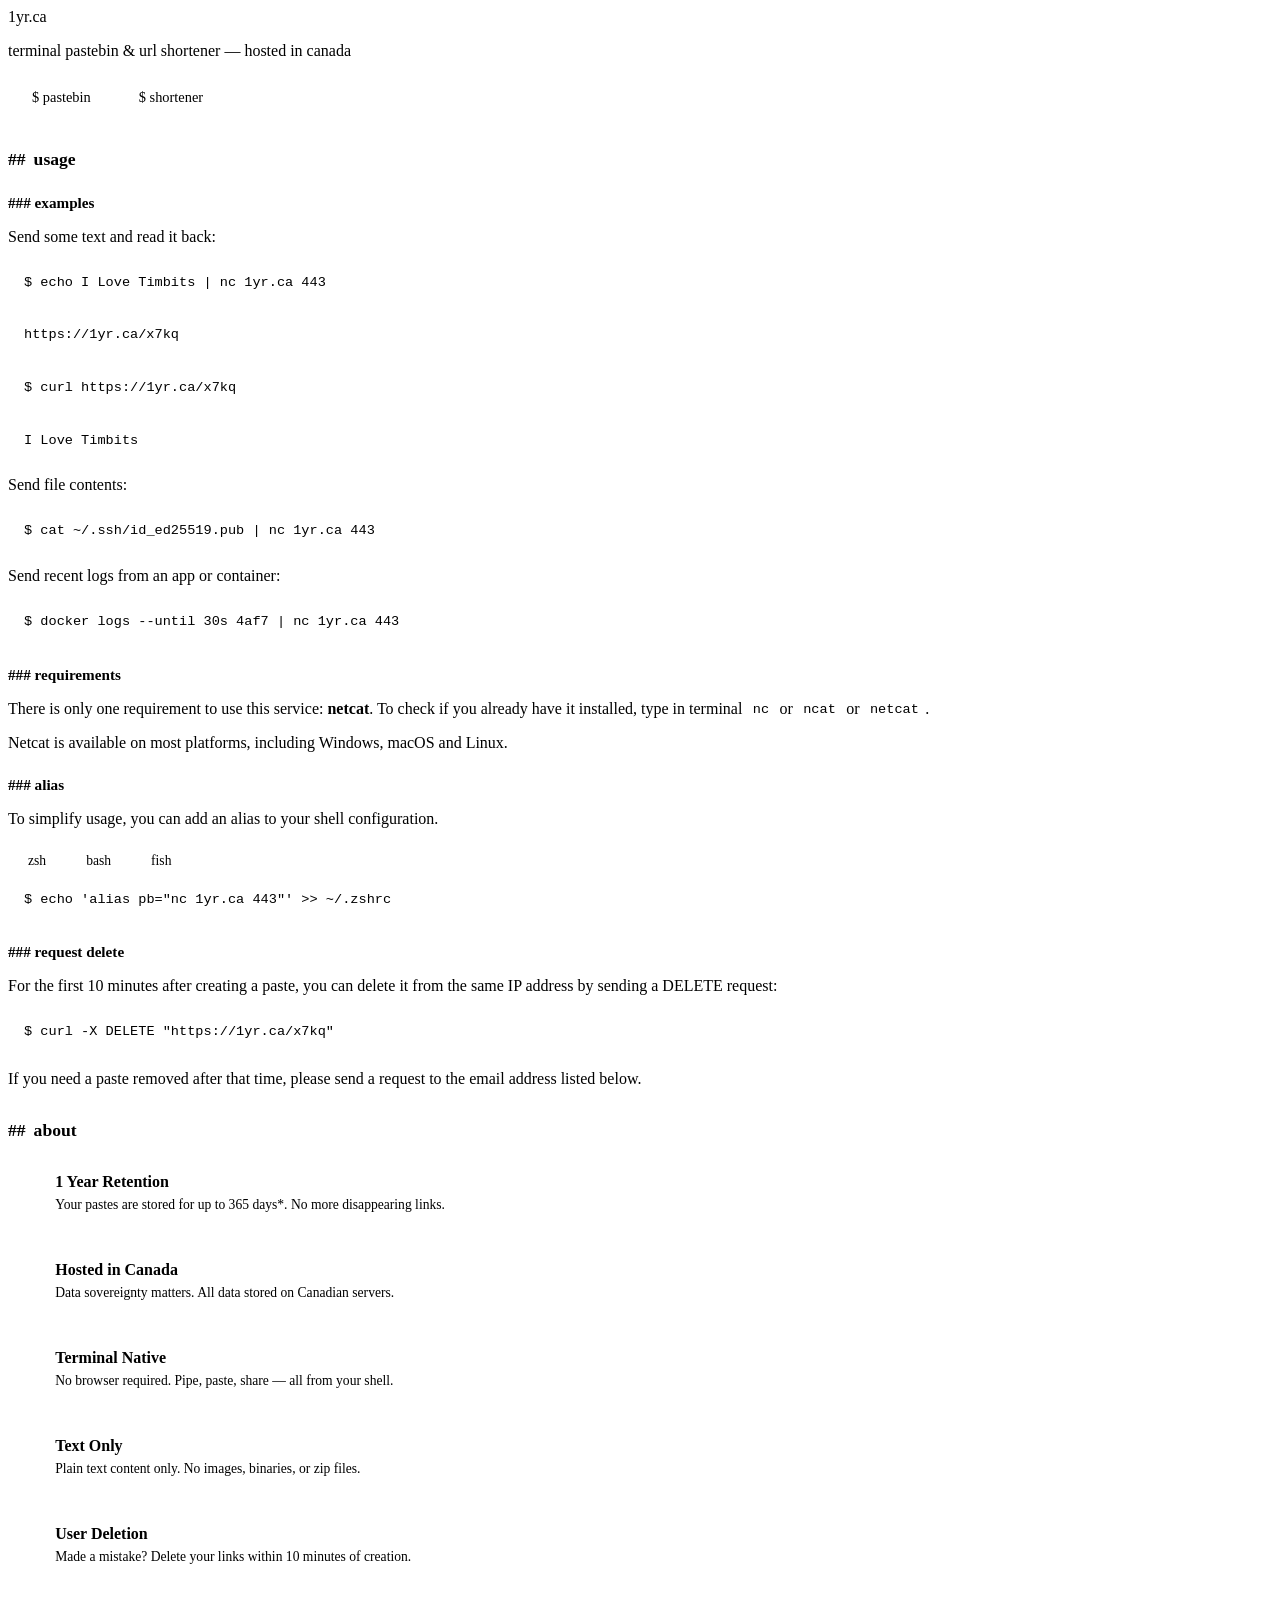
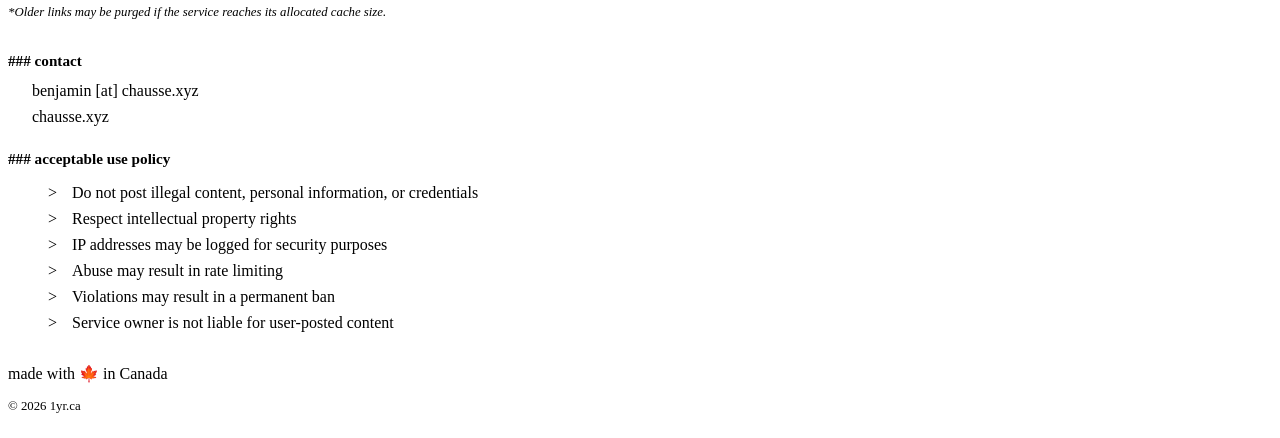
==== app/assets/index.html @ 32aa6424 "solid lines for tabs (index.html)" ====
<!DOCTYPE html>
<html lang="en">
<head>
  <meta charset="UTF-8">
  <meta name="viewport" content="width=device-width, initial-scale=1.0">
  <title>1yr.ca - pastebin & url shortener</title>
  <meta name="description" content="1yr.ca - Terminal-based pastebin and URL shortener hosted in Canada. Storage up to 1 year.">
  <link rel="preload" href="/misc/jetbrainsmono-latin.woff2" as="font" type="font/woff2" crossorigin>
  <link rel="preload" href="/main.css" as="style" onload="this.onload=null;this.rel='stylesheet'">
  <noscript><link rel="stylesheet" href="/main.css"></noscript>
  <style>
    @font-face {
      font-family: 'JetBrains Mono';
      font-style: normal;
      font-weight: 400 700;
      src: url('/misc/jetbrainsmono-latin.woff2') format('woff2');
      font-display: swap;
      unicode-range: U+0000-00FF, U+0131, U+0152-0153, U+02BB-02BC, U+02C6, U+02DA, U+02DC, U+0304, U+0308, U+0329, U+2000-206F, U+20AC, U+2122, U+2191, U+2193, U+2212, U+2215, U+FEFF, U+FFFD;
    }

    html {
      scroll-behavior: smooth;
    }

    /* Tab System */
    .tabs {
      display: flex;
      gap: 0;
      margin-bottom: 2rem;
      border-bottom: 1px solid var(--border);
    }

    .tab-radio {
      display: none;
    }

    .tab-label {
      padding: 0.75rem 1.5rem;
      cursor: pointer;
      color: var(--fg-muted);
      border: 1px solid var(--border);
      border-bottom: none;
      background-color: var(--bg-alt);
      transition: background-color 0.2s ease, border-color 0.2s ease;
      font-size: 0.9rem;
      position: relative;
      top: 1px;
    }

    .tab-label:first-of-type {
      border-radius: 4px 0 0 0;
    }

    .tab-label:last-of-type {
      border-radius: 0 4px 0 0;
    }

    .tab-label:hover {
      color: var(--fg);
    }

    .tab-label::before {
      content: "$ ";
      color: var(--red);
    }

    #tab-pastebin:checked ~ .tabs .tab-label[for="tab-pastebin"],
    #tab-shortener:checked ~ .tabs .tab-label[for="tab-shortener"] {
      color: var(--red-bright);
      background-color: var(--bg);
      border-bottom: 1px solid var(--bg);
    }

    .tab-content {
      display: none;
    }

    #tab-pastebin:checked ~ main .tab-content.pastebin-content,
    #tab-shortener:checked ~ main .tab-content.shortener-content {
      display: block;
    }

    .prompt {
      color: var(--red);
    }

    h2 {
      color: var(--red-bright);
      font-size: 1.1rem;
      margin-top: 2.5rem;
      margin-bottom: 1rem;
      display: flex;
      align-items: center;
      gap: 0.5rem;
    }

    h2:first-child {
      margin-top: 0;
    }

    h2::before {
      content: "##";
      color: var(--fg-muted);
    }

    h3 {
      color: var(--fg);
      font-size: 0.95rem;
      margin-top: 1.5rem;
      margin-bottom: 0.75rem;
    }

    h3::before {
      content: "### ";
      color: var(--fg-muted);
    }

    p {
      margin-bottom: 1rem;
      color: var(--fg-muted);
    }

    code {
      background-color: var(--bg-alt);
      border: 1px solid var(--border);
      border-radius: 4px;
      padding: 0.8rem 1rem;
      display: block;
      margin: 0.75rem 0;
      overflow-x: auto;
      font-size: 0.85rem;
      color: var(--fg);
    }

    code::before {
      content: "$ ";
      color: var(--red);
    }

    code.output::before {
      content: "";
    }

    code.output {
      color: var(--fg-muted);
      border-left: 3px solid var(--red);
    }

    code.json::before {
      content: "";
    }

    code.json {
      white-space: pre;
    }

    code.output .fg-green {
      color: var(--green);
    }

    code.output .hl {
      font-weight: 700;
      color: var(--yellow);
    }

    .inline-code {
      display: inline;
      padding: 0.2rem 0.4rem;
      margin: 0;
    }

    .inline-code::before {
      content: "";
    }

    section {
      margin-bottom: 2rem;
    }

    .feature-grid {
      display: grid;
      gap: 1rem;
      margin-top: 1rem;
    }

    .feature {
      background-color: var(--bg-alt);
      border: 1px solid var(--border);
      border-left: 3px solid var(--red);
      padding: 1rem;
      display: flex;
      align-items: flex-start;
      gap: 0.75rem;
    }

    .icon-svg {
      width: 1rem;
      height: 1rem;
      min-width: 1rem;
      min-height: 1rem;
      fill: currentColor;
      flex-shrink: 0;
    }

    .feature .icon-svg {
      color: var(--red-bright);
      width: 1.2rem;
      height: 1.2rem;
      min-width: 1.2rem;
      min-height: 1.2rem;
    }

    .feature-text strong {
      color: var(--fg);
      display: block;
      margin-bottom: 0.25rem;
    }

    .feature-text span {
      color: var(--fg-muted);
      font-size: 0.85rem;
    }

    hr {
      border: none;
      border-top: 1px solid var(--border);
      margin: 1.5rem 0;
    }

    .contact-line {
      display: flex;
      align-items: center;
      gap: 0.5rem;
      margin-bottom: 0.5rem;
    }

    .contact-line .icon-svg {
      color: var(--red);
      width: 1rem;
      height: 1rem;
    }

    .contact-line a {
      color: var(--fg-muted);
      text-decoration: none;
    }

    .contact-line a:hover {
      color: var(--fg);
      text-decoration: underline;
    }

    ul {
      list-style: none;
      margin: 1rem 0;
    }

    ul li {
      color: var(--fg-muted);
      margin-bottom: 0.5rem;
      padding-left: 1.5rem;
      position: relative;
    }

    ul li::before {
      content: ">";
      color: var(--red);
      position: absolute;
      left: 0;
    }

    .footnote {
      font-size: 0.8rem;
      color: var(--fg-muted);
      margin-top: 1.5rem;
      font-style: italic;
    }

    /* Form Styles */
    .shortener-form {
      background-color: var(--bg-alt);
      border: 1px solid var(--border);
      border-left: 3px solid var(--red);
      padding: 1.5rem;
      margin-top: 1rem;
    }

    .form-group {
      margin-bottom: 1rem;
    }

    .form-group label {
      display: block;
      color: var(--fg-muted);
      font-size: 0.85rem;
      margin-bottom: 0.5rem;
    }

    .form-group label::before {
      content: "# ";
      color: var(--red);
    }

    .form-group input {
      width: 100%;
      background-color: var(--bg);
      border: 1px solid var(--border);
      border-radius: 4px;
      padding: 0.75rem 1rem;
      color: var(--fg);
      font-family: 'JetBrains Mono', monospace;
      font-size: 0.85rem;
    }

    .form-group input:focus {
      outline: none;
      border-color: var(--red);
    }

    .form-group input::placeholder {
      color: var(--fg-muted);
    }

    .form-row {
      display: flex;
      gap: 1rem;
      align-items: flex-end;
    }

    .form-row .form-group {
      flex: 1;
      margin-bottom: 0;
    }

    .form-row .form-group.slug-group {
      flex: 0 0 140px;
    }

    .btn {
      background-color: var(--red);
      color: var(--fg);
      border: none;
      border-radius: 4px;
      padding: 0.75rem 1.5rem;
      font-family: 'JetBrains Mono', monospace;
      font-size: 0.85rem;
      cursor: pointer;
      transition: background-color 0.2s ease;
      display: inline-flex;
      align-items: center;
      gap: 0.5rem;
    }

    .btn:hover {
      background-color: var(--red-bright);
    }

    .btn .icon-svg {
      width: 1rem;
      height: 1rem;
    }

    .form-result {
      margin-top: 1rem;
      padding: 0.75rem 1rem;
      background-color: var(--bg);
      border: 1px solid var(--border);
      border-left: 3px solid var(--red);
      border-radius: 4px;
      font-size: 0.85rem;
      display: none;
    }

    .form-result.visible {
      display: block;
    }

    .form-result.success {
      border-left-color: #2ecc71;
    }

    .form-result.error {
      border-left-color: var(--red-bright);
    }

    /* Nested Form Tabs */
    .form-tabs {
      display: flex;
      gap: 0;
      margin-top: 1rem;
    }

    .form-tab-radio {
      display: none;
    }

    .form-tab-label {
      padding: 0.6rem 1.25rem;
      cursor: pointer;
      color: var(--fg-muted);
      font-size: 0.85rem;
      border: 1px solid var(--border);
      border-bottom: none;
      background-color: var(--bg);
      transition: background-color 0.2s ease, border-color 0.2s ease;
    }

    .form-tab-label:first-of-type {
      border-radius: 4px 0 0 0;
    }

    .form-tab-label:last-of-type {
      border-radius: 0 4px 0 0;
      border-left: none;
    }

    .form-tab-label:hover {
      color: var(--fg);
      background-color: var(--bg-alt);
    }

    #form-tab-create:checked ~ .form-tabs .form-tab-label[for="form-tab-create"],
    #form-tab-delete:checked ~ .form-tabs .form-tab-label[for="form-tab-delete"] {
      color: var(--red-bright);
      background-color: var(--bg-alt);
      border-color: var(--border);
      border-bottom: 1px solid var(--bg-alt);
      position: relative;
      z-index: 1;
    }

    .form-panel {
      display: none;
    }

    #form-tab-create:checked ~ .shortener-form .form-panel.create-panel,
    #form-tab-delete:checked ~ .shortener-form .form-panel.delete-panel {
      display: block;
    }

    .shortener-form.tabbed {
      border-top: none;
      border-radius: 0 4px 4px 4px;
      margin-top: 0;
    }

    /* Shell Tabs */
    .shell-tabs {
      display: flex;
      gap: 0;
      margin-bottom: 0;
    }

    .shell-tab-radio {
      display: none;
    }

    .shell-tab-label {
      padding: 0.6rem 1.25rem;
      cursor: pointer;
      color: var(--fg-muted);
      font-size: 0.85rem;
      border: 1px solid var(--border);
      border-bottom: none;
      background-color: var(--bg);
      transition: background-color 0.2s ease, border-color 0.2s ease;
    }

    .shell-tab-label:first-of-type {
      border-radius: 4px 0 0 0;
    }

    .shell-tab-label:last-of-type {
      border-radius: 0 4px 0 0;
      border-left: none;
    }

    .shell-tab-label:hover {
      color: var(--fg);
      background-color: var(--bg-alt);
    }

    #tab-zsh:checked ~ .shell-tabs .shell-tab-label[for="tab-zsh"],
    #tab-bash:checked ~ .shell-tabs .shell-tab-label[for="tab-bash"],
    #tab-fish:checked ~ .shell-tabs .shell-tab-label[for="tab-fish"] {
      color: var(--red-bright);
      background-color: var(--bg-alt);
      border-color: var(--border);
      border-bottom: 1px solid var(--bg-alt);
      position: relative;
      z-index: 1;
    }

    .shell-panel {
      display: none;
    }

    #tab-zsh:checked ~ .shell-panel.zsh-panel,
    #tab-bash:checked ~ .shell-panel.bash-panel,
    #tab-fish:checked ~ .shell-panel.fish-panel {
      display: block;
    }

    .shell-panel code {
      margin-top: 0;
      border-top-left-radius: 0;
    }

    .url-preview {
      margin-top: 0.75rem;
      padding: 0.5rem 0.75rem;
      background-color: var(--bg);
      border: 1px solid var(--border);
      border-radius: 4px;
      font-size: 0.8rem;
      color: var(--fg-muted);
    }

    .url-preview strong {
      color: var(--red-bright);
    }

    @media (max-width: 600px) {
      code {
        font-size: 0.8rem;
        padding: 0.6rem 0.8rem;
      }

      .tab-label {
        padding: 0.5rem 1rem;
        font-size: 0.8rem;
      }

      .form-row {
        flex-direction: column;
        align-items: stretch;
      }

      .form-row .form-group.slug-group {
        flex: 1;
      }
    }
  </style>
</head>
<body>
  <div class="container">
    <header>
      <div class="logo"><span>1yr</span>.ca</div>
      <p class="tagline">terminal pastebin &amp; url shortener &mdash; hosted in canada</p>
    </header>

    <input type="radio" name="tabs" id="tab-pastebin" class="tab-radio" checked>
    <input type="radio" name="tabs" id="tab-shortener" class="tab-radio">

    <div class="tabs">
      <label for="tab-pastebin" class="tab-label">pastebin</label>
      <label for="tab-shortener" class="tab-label">shortener</label>
    </div>

    <main>
      <!-- PASTEBIN TAB -->
      <div class="tab-content pastebin-content">
        <section>
          <h2 id="paste-usage">usage</h2>

          <h3 id="paste-examples">examples</h3>

          <p>Send some text and read it back:</p>
          <code>echo I Love Timbits | nc 1yr.ca 443</code>
          <code class="output">https://1yr.ca/x7kq</code>
          <code>curl https://1yr.ca/x7kq</code>
          <code class="output">I Love Timbits</code>

          <p>Send file contents:</p>
          <code>cat ~/.ssh/id_ed25519.pub | nc 1yr.ca 443</code>

          <p>Send recent logs from an app or container:</p>
          <code>docker logs --until 30s 4af7 | nc 1yr.ca 443</code>

          <h3 id="paste-requirements">requirements</h3>

          <p>There is only one requirement to use this service: <strong>netcat</strong>. To check if you already have it installed, type in terminal <code class="inline-code">nc</code> or <code class="inline-code">ncat</code> or <code class="inline-code">netcat</code>.</p>

          <p>Netcat is available on most platforms, including Windows, macOS and Linux.</p>

          <h3 id="paste-alias">alias</h3>

          <p>To simplify usage, you can add an alias to your shell configuration.</p>

          <input type="radio" name="shell-tabs" id="tab-zsh" class="shell-tab-radio" checked>
          <input type="radio" name="shell-tabs" id="tab-bash" class="shell-tab-radio">
          <input type="radio" name="shell-tabs" id="tab-fish" class="shell-tab-radio">

          <div class="shell-tabs">
            <label for="tab-zsh" class="shell-tab-label">zsh</label>
            <label for="tab-bash" class="shell-tab-label">bash</label>
            <label for="tab-fish" class="shell-tab-label">fish</label>
          </div>

          <div class="shell-panel zsh-panel">
            <code>echo 'alias pb="nc 1yr.ca 443"' >> ~/.zshrc</code>
          </div>

          <div class="shell-panel bash-panel">
            <code>echo 'alias pb="nc 1yr.ca 443"' >> ~/.bashrc</code>
          </div>

          <div class="shell-panel fish-panel">
            <code>alias --save pb="nc 1yr.ca 443"</code>
          </div>

          <h3 id="paste-delete">request delete</h3>

          <p>For the first 10 minutes after creating a paste, you can delete it from the same IP address by sending a DELETE request:</p>

          <code>curl -X DELETE "https://1yr.ca/x7kq"</code>

          <p>
						If you need a paste removed after that time, please send a request
						to the email address listed below.
						<a href="#contact">
							<svg class="icon-svg"><use href="/misc/icons.svg#link"/></svg>
						</a>
					</p>

        </section>

        <section>
          <h2 id="paste-about">about</h2>

          <div class="feature-grid">
            <div class="feature">
              <svg class="icon-svg"><use href="/misc/icons.svg#schedule"/></svg>
              <div class="feature-text">
                <strong>1 Year Retention</strong>
                <span>Your pastes are stored for up to 365 days*. No more disappearing links.</span>
              </div>
            </div>
            <div class="feature">
              <svg class="icon-svg"><use href="/misc/icons.svg#location_on"/></svg>
              <div class="feature-text">
                <strong>Hosted in Canada</strong>
                <span>Data sovereignty matters. All data stored on Canadian servers.</span>
              </div>
            </div>
            <div class="feature">
              <svg class="icon-svg"><use href="/misc/icons.svg#terminal"/></svg>
              <div class="feature-text">
                <strong>Terminal Native</strong>
                <span>No browser required. Pipe, paste, share &mdash; all from your shell.</span>
              </div>
            </div>

            <div class="feature">
              <svg class="icon-svg"><use href="/misc/icons.svg#text_snippet"/></svg>
              <div class="feature-text">
                <strong>Text Only</strong>
                <span>Plain text content only. No images, binaries, or zip files.</span>
              </div>
            </div>
						<div class="feature">
              <svg class="icon-svg"><use href="/misc/icons.svg#delete"/></svg>
              <div class="feature-text">
                <strong>User Deletion</strong>
                <span>Made a mistake? Delete your links within 10 minutes of creation.</span>
              </div>
						</div>
					</div>

          <p class="footnote">*Older links may be purged if the service reaches its allocated cache size.</p>

        </section>
      </div>

      <!-- URL SHORTENER TAB -->
      <div class="tab-content shortener-content">
        <section>
          <h2 id="short-usage">usage</h2>

          <p>Create or delete a shortened URL directly from your browser:</p>

          <input type="radio" name="form-tabs" id="form-tab-create" class="form-tab-radio" checked>
          <input type="radio" name="form-tabs" id="form-tab-delete" class="form-tab-radio">

          <div class="form-tabs">
            <label for="form-tab-create" class="form-tab-label">create</label>
            <label for="form-tab-delete" class="form-tab-label">delete</label>
          </div>

          <div class="shortener-form tabbed">
            <div id="short-form-create" class="form-panel create-panel">
              <div class="form-row">
                <div class="form-group slug-group">
                  <label for="slug">slug (optional)</label>
                  <input type="text" id="slug" name="slug" placeholder="abc123" maxlength="32">
                </div>
                <div class="form-group">
                  <label for="url">redirect url</label>
                  <input type="url" id="url" name="url" placeholder="https://example.com/very/long/url" required>
                </div>
              </div>
              <div class="url-preview" id="url-preview">
                preview: <strong>https://1yr.ca/<span id="slug-preview">????</span></strong>
              </div>
              <div style="margin-top: 1rem;">
                <button type="button" class="btn" id="shorten-btn">
                  <svg class="icon-svg"><use href="/misc/icons.svg#link"/></svg>
                  shorten
                </button>
              </div>
              <div class="form-result" id="form-result"></div>
            </div>

            <div id="short-form-delete" class="form-panel delete-panel">
              <div class="form-group">
                <label for="delete-slug">slug to delete</label>
                <input type="text" id="delete-slug" name="delete-slug" placeholder="m3np" maxlength="32" required>
              </div>
              <div style="margin-top: 1rem;">
                <button type="button" class="btn" id="delete-btn">
              <svg class="icon-svg"><use href="/misc/icons.svg#delete"/></svg>
                  delete
                </button>
              </div>
              <div class="form-result" id="delete-result"></div>
            </div>
          </div>

          <h3 id="short-api">api</h3>

          <p>Create a shortened URL with a POST request:</p>
					<code>curl -X POST "https://1yr.ca/api/shorten" \<br>&emsp;
						-H "Content-Type: application/json" \<br>&emsp;
  -d '{"url": "https://example.com/long/url"}'</code>
          <code class="output">Successfully created a short url for the
						requested target, <span class="fg-green">cheers!</span><br>You may
						use the url below:<br>https://1yr.ca/m3np</code>

          <p>Optionally specify a custom slug:</p>
          <code>curl -X POST "https://1yr.ca/api/shorten" \<br>&emsp;
  -H "Content-Type: application/json" \<br>&emsp;
  -d '{"url": "https://example.com", "slug": "mylink"}'</code>
          <code class="output">Successfully created a short url for the
						requested target, <span class="fg-green">cheers!</span><br>You may
						use the url below:<br>https://1yr.ca/mylink</code>

          <h3 id="short-delete">delete</h3>

          <p>For the first 10 minutes after creating a link, you can delete it from the same IP address:</p>

          <code>curl -X DELETE "https://1yr.ca/m3np"</code>
          <code class="output">Successfully deleted `<span class="hl">m3np</span>`, <span class="fg-green">cheers!</span></code>
        </section>

        <section>
          <h2 id="short-about">about</h2>

          <div class="feature-grid">
            <div class="feature">
              <svg class="icon-svg"><use href="/misc/icons.svg#schedule"/></svg>
              <div class="feature-text">
                <strong>1 Year Retention</strong>
                <span>Your links are stored for up to 365 days*. No more disappearing redirects.</span>
              </div>
            </div>
            <div class="feature">
              <svg class="icon-svg"><use href="/misc/icons.svg#location_on"/></svg>
              <div class="feature-text">
                <strong>Hosted in Canada</strong>
                <span>Data sovereignty matters. All data stored on Canadian servers.</span>
              </div>
            </div>
            <div class="feature">
              <svg class="icon-svg"><use href="/misc/icons.svg#polyline"/></svg>
              <div class="feature-text">
                <strong>Simple API</strong>
                <span>Create and delete links with a single HTTP request.</span>
              </div>
            </div>
            <div class="feature">
              <svg class="icon-svg"><use href="/misc/icons.svg#delete"/></svg>
              <div class="feature-text">
                <strong>User Deletion</strong>
                <span>Made a mistake? Delete your links within 10 minutes of creation.</span>
              </div>
            </div>
          </div>

          <p class="footnote">*Older links may be purged if the service reaches its allocated cache size.</p>

        </section>
      </div>
			<!-- TODO: Add a section to thank termbin.com and fiche
				Also explain what is different about fiche-n-chips:
				- Rust (btw)
				- Sqlite db (with brotli compression)
				- Duplicate avoidance with hashing
				- DELETE instead of POST for curl methods
				- ANSI escape codes when replying to a terminal
				- redirects via an API
				- Single binary for upload+api+hosting+maintenance
				- `FROM scratch` container binary to minimize resource usage
			-->
    </main>

    <section>
      <h3 id="contact">contact</h3>

      <div class="contact-line">
        <svg class="icon-svg"><use href="/misc/icons.svg#mail"/></svg>
        <span><a href="mailto:benjamin@chausse.xyz">benjamin [at] chausse.xyz</a></span>
      </div>
      <div class="contact-line">
        <svg class="icon-svg"><use href="/misc/icons.svg#language"/></svg>
        <span><a href="https://chausse.dev">chausse.xyz</a></span>
      </div>

      <h3 id="policy">acceptable use policy</h3>

      <ul>
        <li>Do not post illegal content, personal information, or credentials</li>
        <li>Respect intellectual property rights</li>
        <li>IP addresses may be logged for security purposes</li>
        <li>Abuse may result in rate limiting</li>
        <li>Violations may result in a permanent ban</li>
        <li>Service owner is not liable for user-posted content</li>
      </ul>
    </section>

    <footer>
      <p>made with <span class="maple">&#127809;</span> in Canada</p>
      <p style="margin-top: 0.5rem; font-size: 0.8rem;">&copy; <span id="year"></span> 1yr.ca</p>
    </footer>
  </div>
  <script>
    document.getElementById('year').textContent = new Date().getFullYear();

    // Tab routing based on URL hash — open the correct tab for a given section id
    function routeHash() {
      var h = location.hash.slice(1);
      if (!h) return;
      var r = document.getElementById(h.startsWith('paste-') ? 'tab-pastebin' : h.startsWith('short-') ? 'tab-shortener' : null);
      if (r) r.checked = true;
      var e = document.getElementById(h);
      if (e) setTimeout(function() { e.scrollIntoView(); }, 50);
    }
    routeHash();
    window.addEventListener('hashchange', routeHash);

    // Live slug preview
    var slugInput = document.getElementById('slug');
    var slugPreview = document.getElementById('slug-preview');
    slugInput.addEventListener('input', function() {
      slugPreview.textContent = encodeURIComponent(this.value) || '????';
    });

    // Create form
    document.getElementById('shorten-btn').addEventListener('click', async function() {
      var url = document.getElementById('url').value;
      var slug = document.getElementById('slug').value;
      var result = document.getElementById('form-result');
      if (!url) {
        result.textContent = 'Please enter a URL';
        result.className = 'form-result visible error';
        return;
      }
      result.textContent = 'Creating...';
      result.className = 'form-result visible';
      try {
        var body = slug ? {url: url, slug: slug} : {url: url};
        var res = await fetch('/api/shorten', {
          method: 'POST',
          headers: {
            'Content-Type': 'application/json',
            'X-Disable-Colors': 'true'
          },
          body: JSON.stringify(body)
        });
        var text = await res.text();
        if (res.ok) {
          var lines = text.trim().split('\n');
          var urlLine = lines[lines.length - 1];
          if (urlLine && urlLine.startsWith('http')) {
            result.innerHTML = lines.slice(0, -1).join('\n').replace(/\n/g, '<br>') + '<br>' + '<a href="' + urlLine + '" target="_blank">' + urlLine + '</a>';
          } else {
            result.innerHTML = text.replace(/\n/g, '<br>');
          }
          result.className = 'form-result visible success';
        } else {
          result.textContent = text || 'Failed to create link';
          result.className = 'form-result visible error';
        }
      } catch (e) {
        result.textContent = 'Request failed';
        result.className = 'form-result visible error';
      }
    });

    // Delete form
    document.getElementById('delete-btn').addEventListener('click', async function() {
      var slug = document.getElementById('delete-slug').value;
      var result = document.getElementById('delete-result');
      if (!slug) {
        result.textContent = 'Please enter a slug';
        result.className = 'form-result visible error';
        return;
      }
      result.textContent = 'Deleting...';
      result.className = 'form-result visible';
      try {
        var res = await fetch('/' + slug, {
          method: 'DELETE',
          headers: {
            'X-Disable-Colors': 'true'
          }
        });
        var text = await res.text();
        if (res.ok) {
          result.textContent = text || 'Link deleted successfully';
          result.className = 'form-result visible success';
        } else {
          result.textContent = text || 'Failed to delete link';
          result.className = 'form-result visible error';
        }
      } catch (e) {
        result.textContent = 'Request failed';
        result.className = 'form-result visible error';
      }
    });
		document.getElementById('delete-slug').addEventListener('keyup', function(e) {
			if (e.key === 'Enter') {
				e.preventDefault();
				document.getElementById('delete-btn').click();
			}
		});
  </script>
</body>
</html>
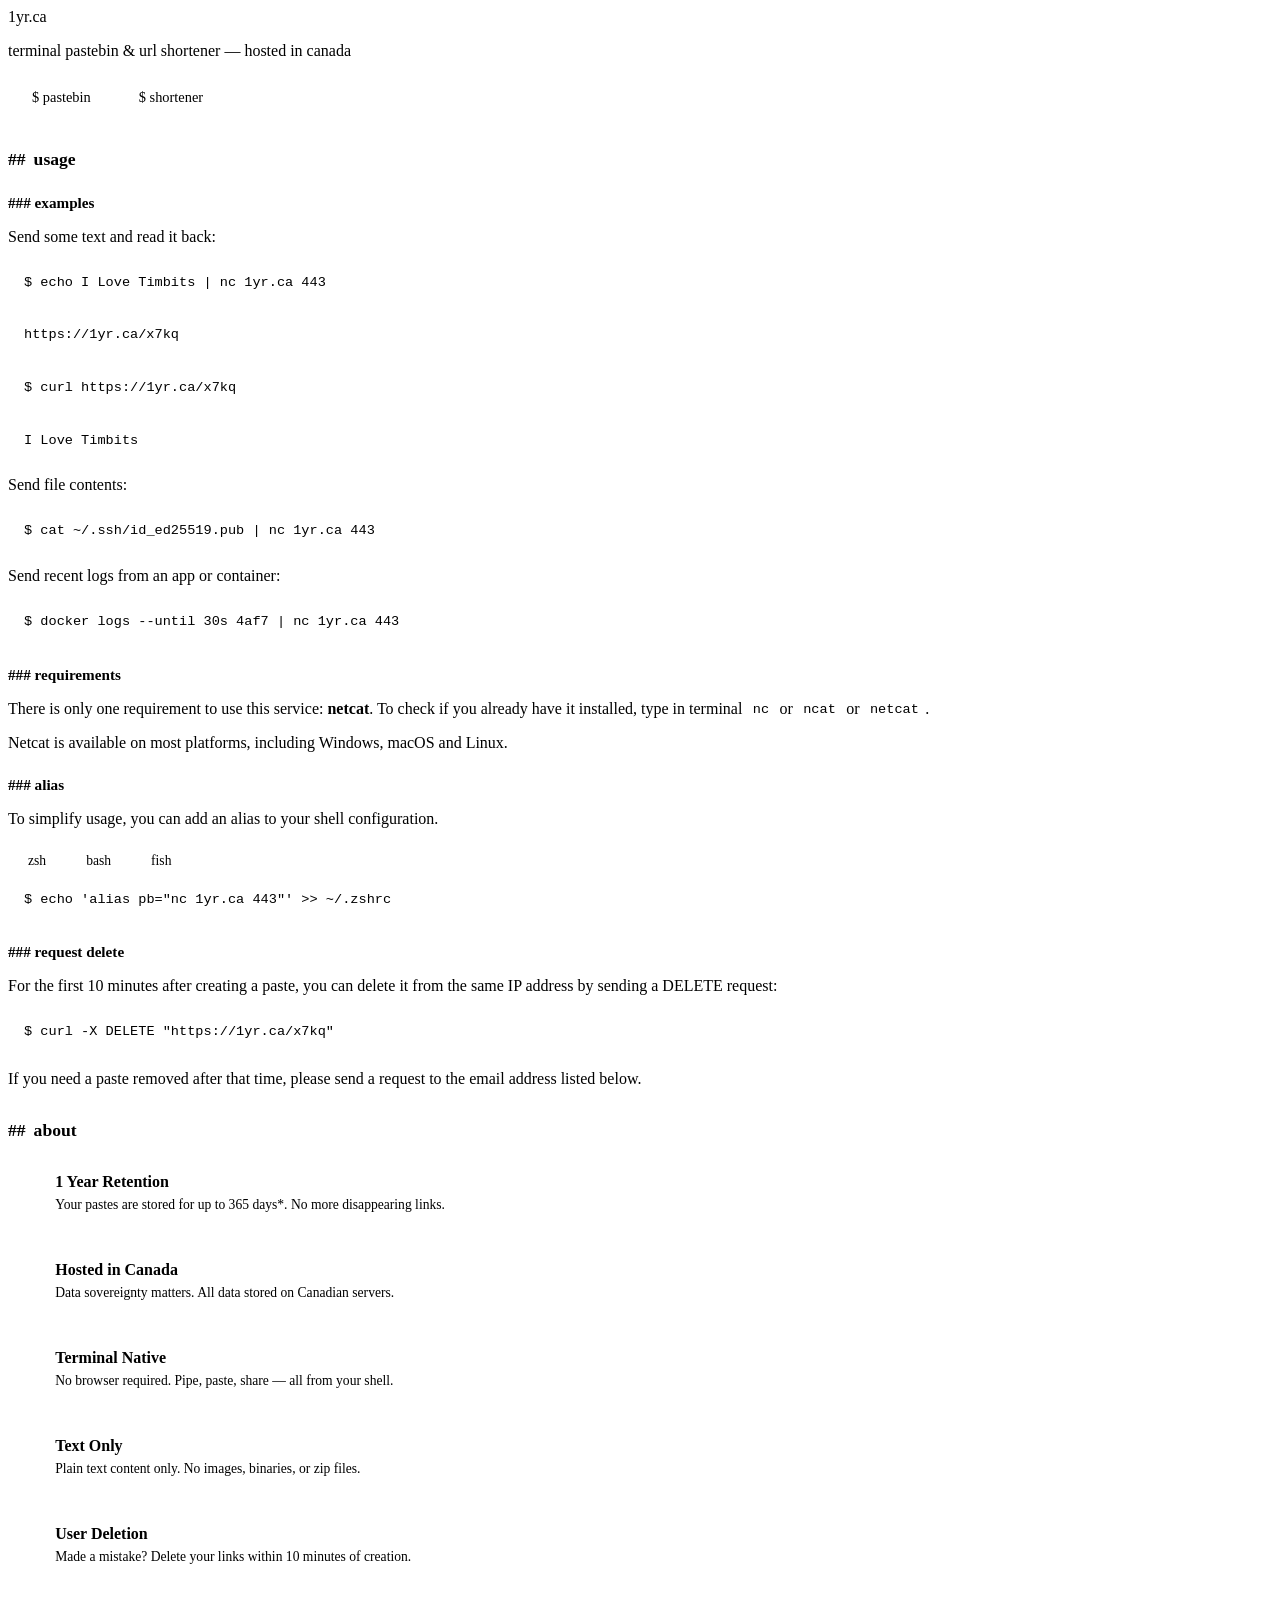
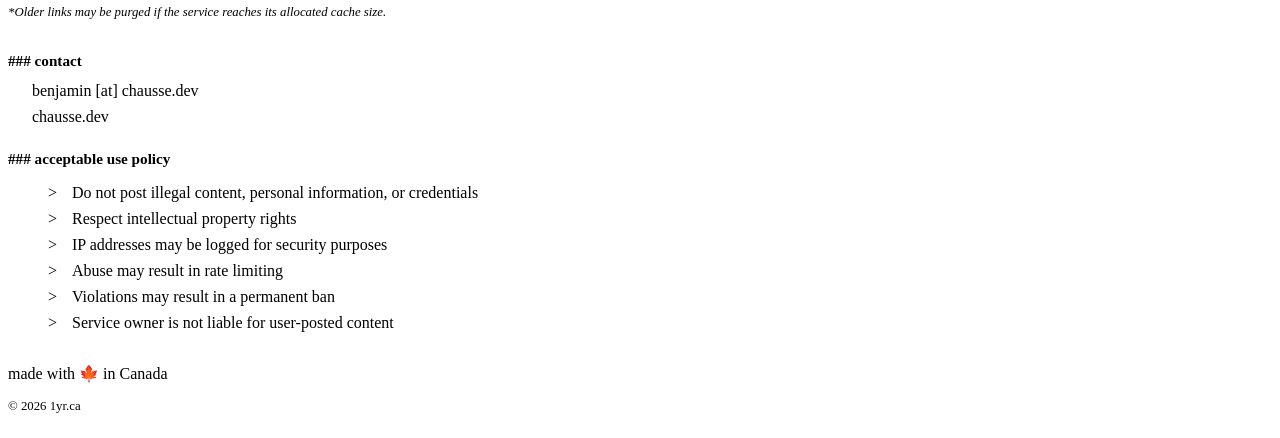
==== commit 0ea3d794: "update email + personal domain in website" ====
--- a/app/assets/index.html
+++ b/app/assets/index.html
@@ -808,11 +808,11 @@
 
       <div class="contact-line">
         <svg class="icon-svg"><use href="/misc/icons.svg#mail"/></svg>
-        <span><a href="mailto:benjamin@chausse.xyz">benjamin [at] chausse.xyz</a></span>
+        <span><a href="mailto:benjamin@chausse.dev">benjamin [at] chausse.dev</a></span>
       </div>
       <div class="contact-line">
         <svg class="icon-svg"><use href="/misc/icons.svg#language"/></svg>
-        <span><a href="https://chausse.dev">chausse.xyz</a></span>
+        <span><a href="https://chausse.dev">chausse.dev</a></span>
       </div>
 
       <h3 id="policy">acceptable use policy</h3>
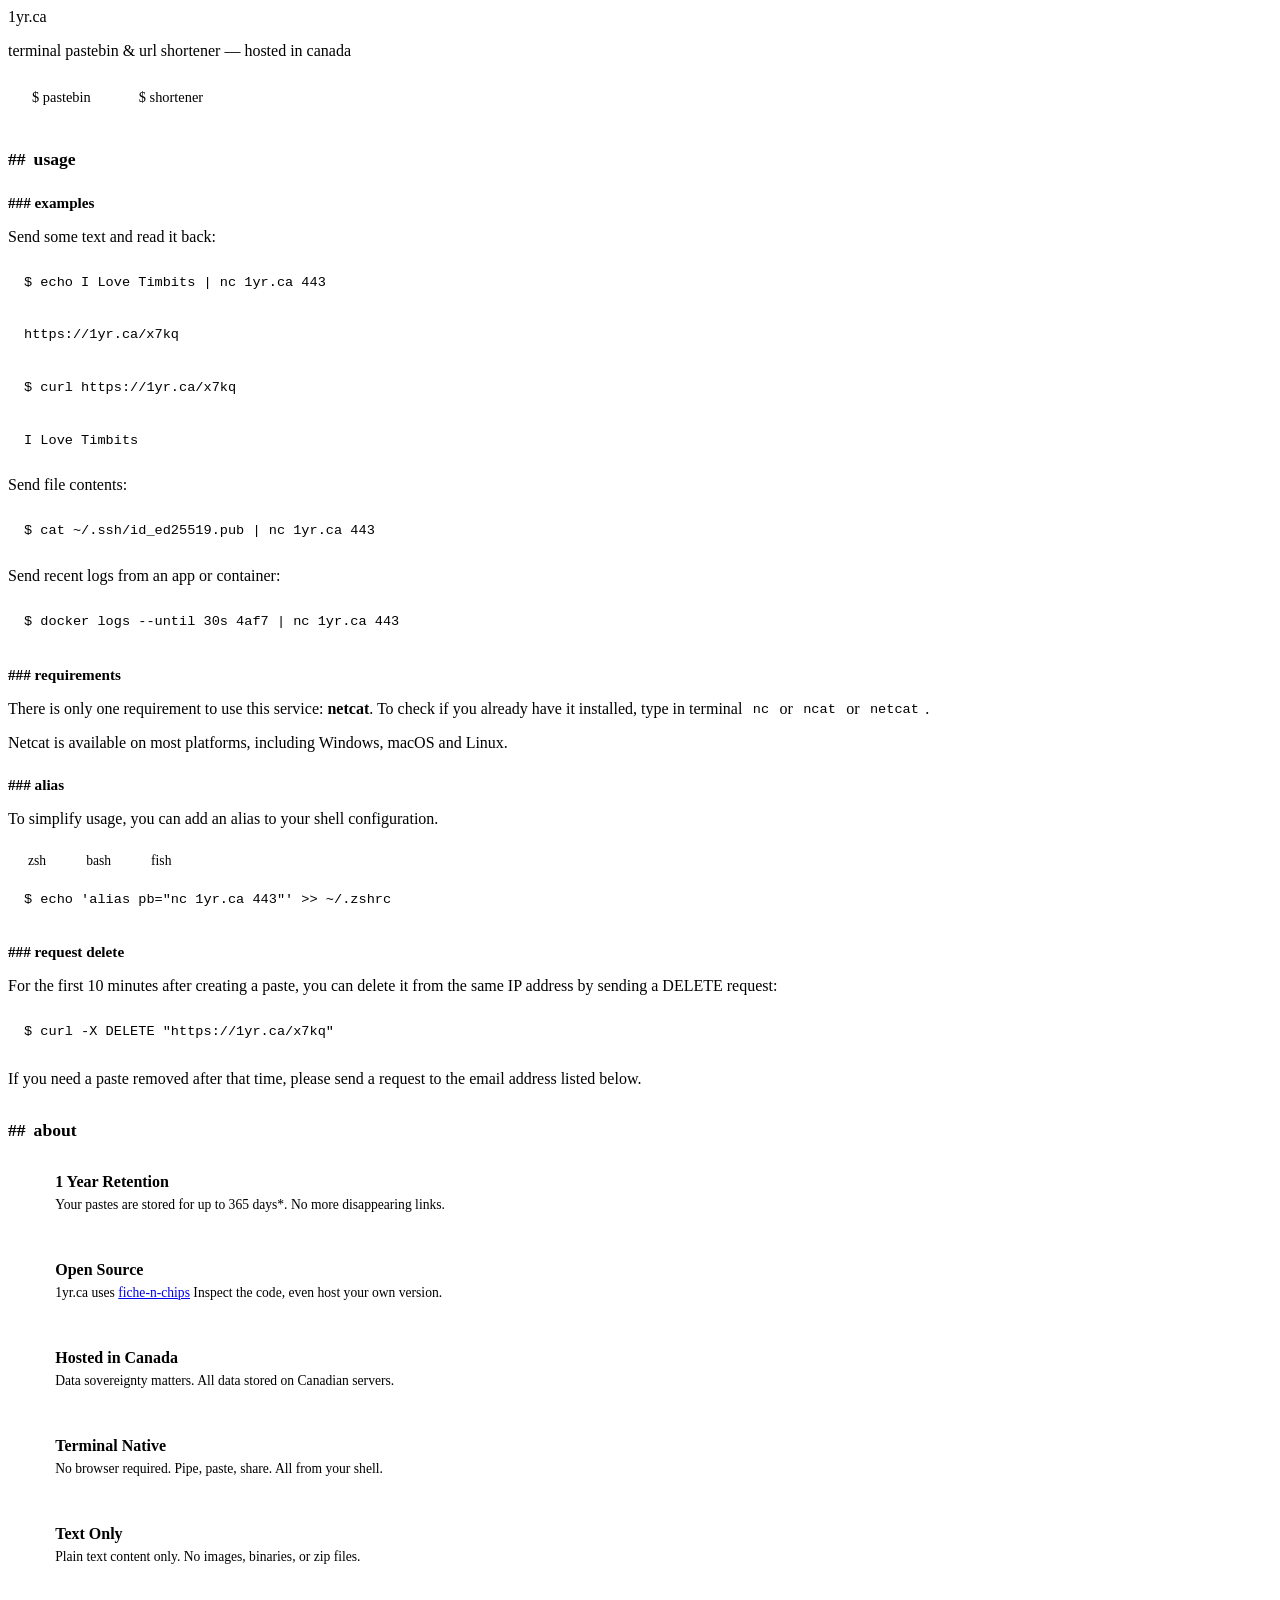
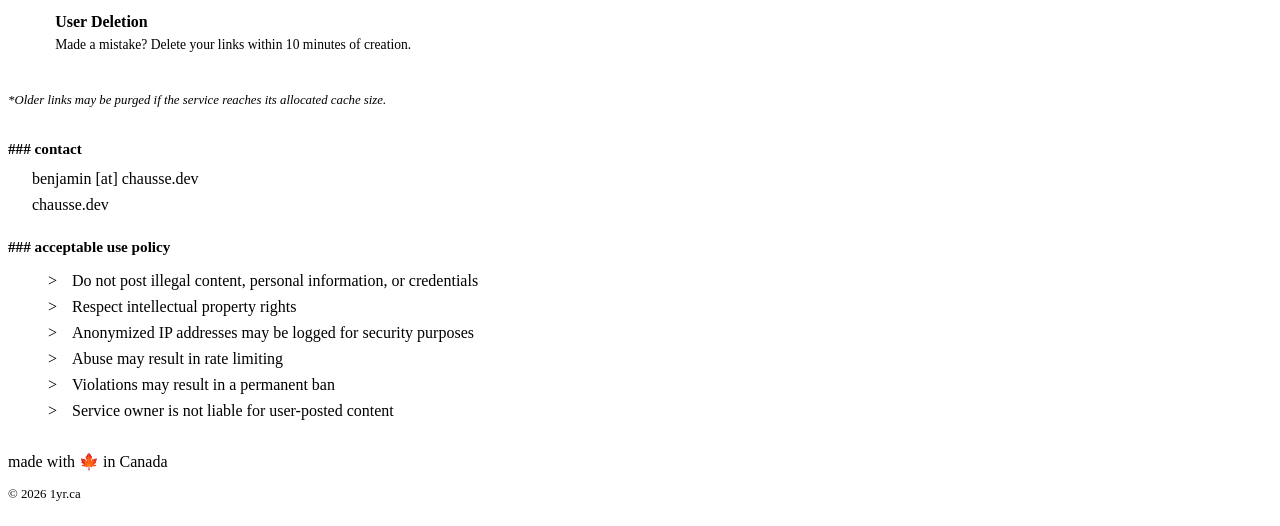
==== commit 9bc26c09: "frontend: open-source callout, anonymized-IP wording, README attribution" ====
--- a/app/assets/index.html
+++ b/app/assets/index.html
@@ -637,6 +637,18 @@
               </div>
             </div>
             <div class="feature">
+              <svg class="icon-svg"><use href="/misc/icons.svg#license"/></svg>
+              <div class="feature-text">
+                <strong>Open Source</strong>
+                <span>
+									1yr.ca uses
+									<a href="https://codeberg.org/ChausseBenjamin/fiche-n-chips"
+										>fiche-n-chips</a>
+									Inspect the code, even host your own version.
+								</span>
+              </div>
+            </div>
+            <div class="feature">
               <svg class="icon-svg"><use href="/misc/icons.svg#location_on"/></svg>
               <div class="feature-text">
                 <strong>Hosted in Canada</strong>
@@ -647,7 +659,7 @@
               <svg class="icon-svg"><use href="/misc/icons.svg#terminal"/></svg>
               <div class="feature-text">
                 <strong>Terminal Native</strong>
-                <span>No browser required. Pipe, paste, share &mdash; all from your shell.</span>
+                <span>No browser required. Pipe, paste, share. All from your shell.</span>
               </div>
             </div>
 
@@ -763,6 +775,15 @@
                 <span>Your links are stored for up to 365 days*. No more disappearing redirects.</span>
               </div>
             </div>
+						<div class="feature-text">
+							<strong>Open Source</strong>
+							<span>
+								1yr.ca uses
+								<a href="https://codeberg.org/ChausseBenjamin/fiche-n-chips">
+									fiche-n-chips
+								</a> Inspect the code, even host your own version.
+							</span>
+						</div>
             <div class="feature">
               <svg class="icon-svg"><use href="/misc/icons.svg#location_on"/></svg>
               <div class="feature-text">
@@ -820,7 +841,7 @@
       <ul>
         <li>Do not post illegal content, personal information, or credentials</li>
         <li>Respect intellectual property rights</li>
-        <li>IP addresses may be logged for security purposes</li>
+        <li>Anonymized IP addresses may be logged for security purposes</li>
         <li>Abuse may result in rate limiting</li>
         <li>Violations may result in a permanent ban</li>
         <li>Service owner is not liable for user-posted content</li>
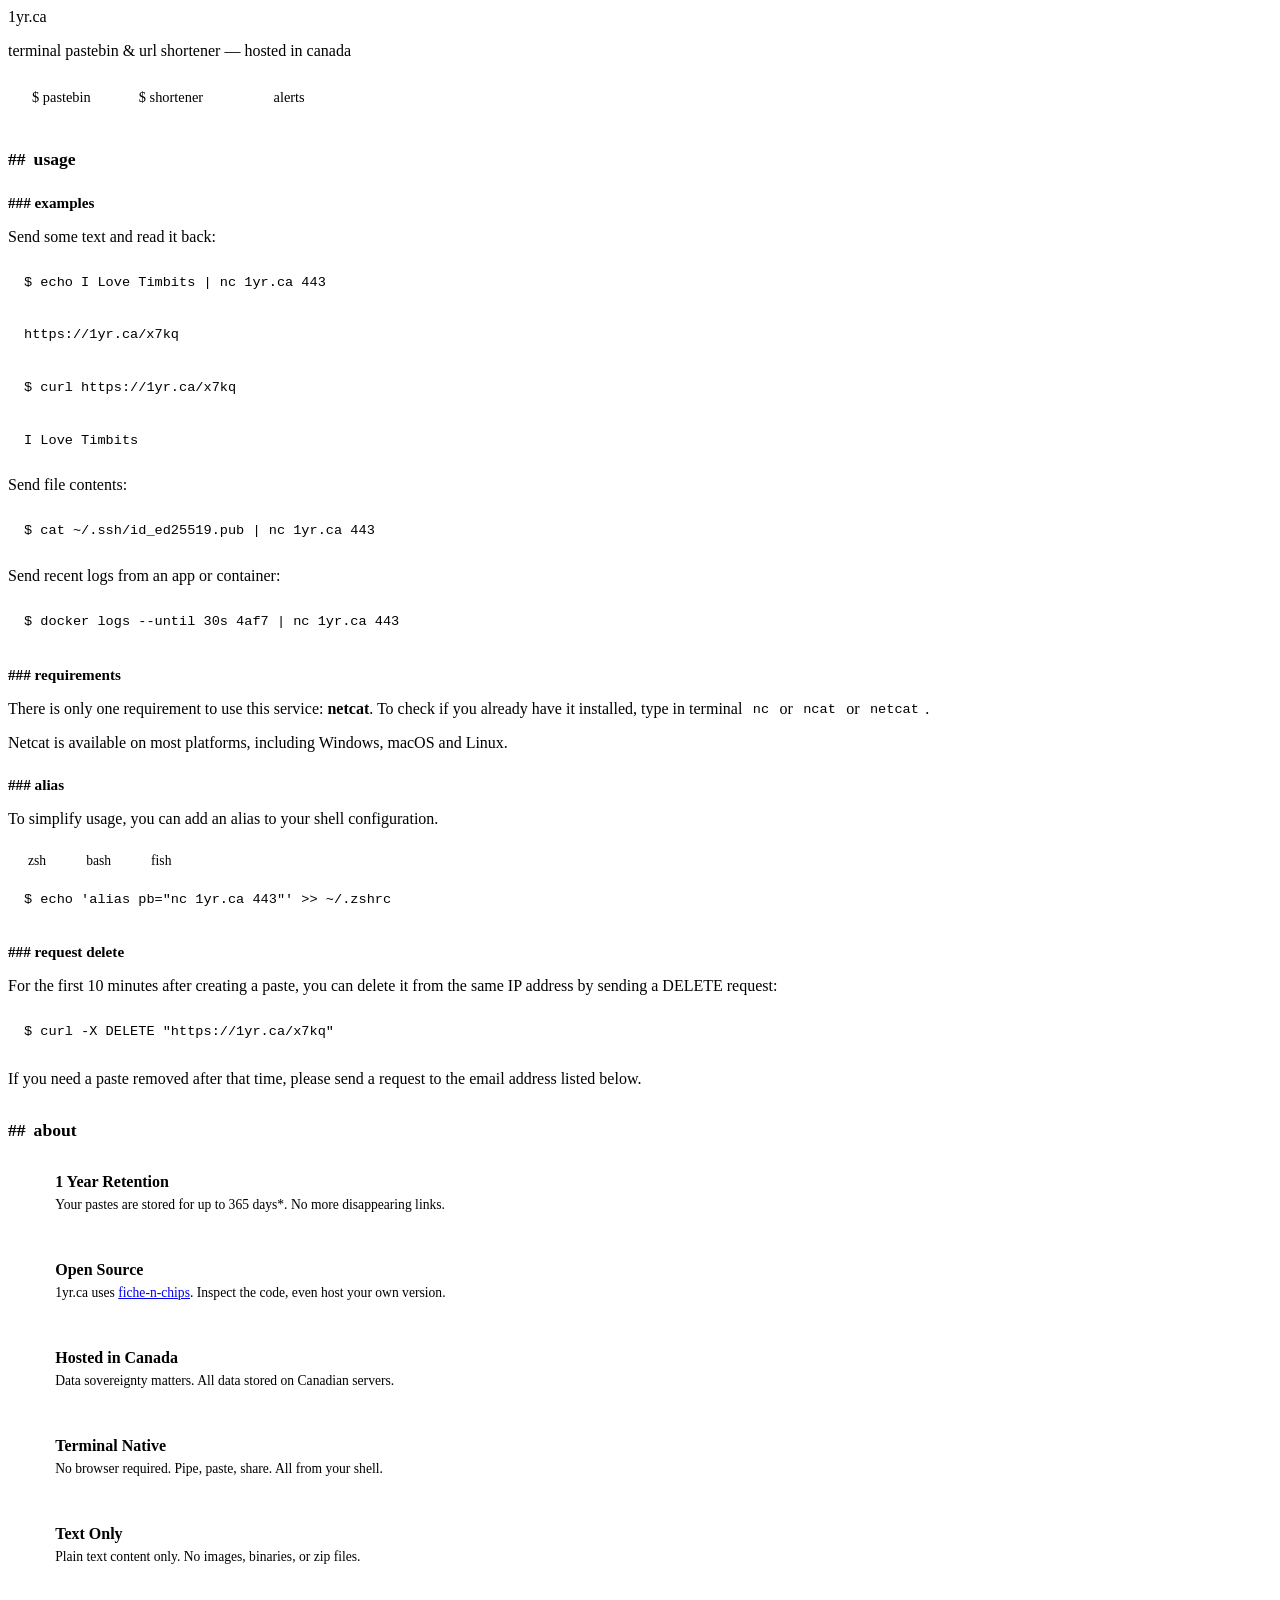
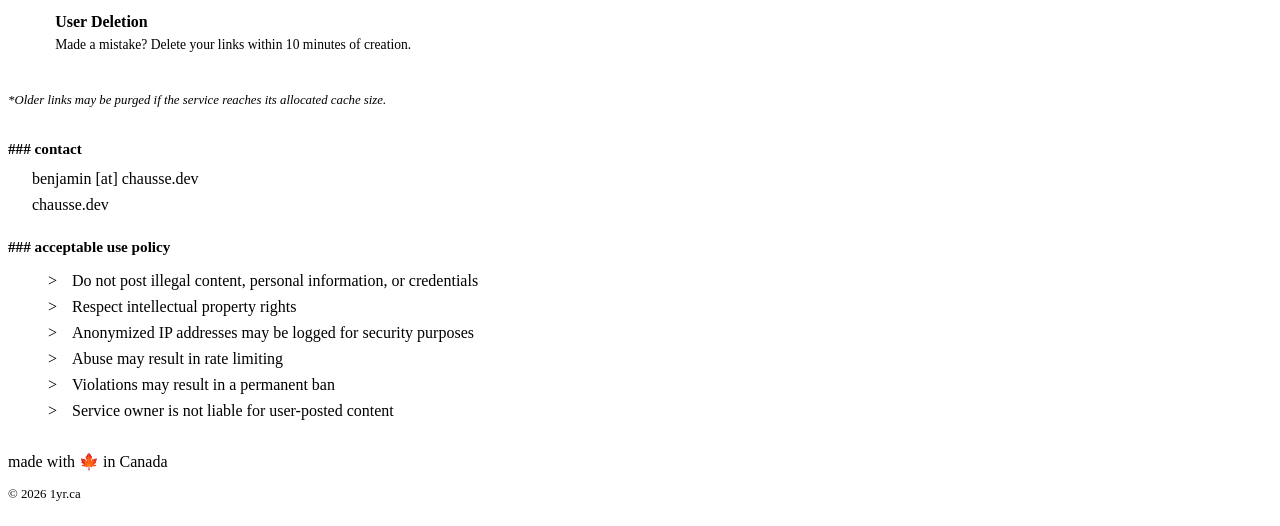
==== commit 8310d99c: "Add docs regarding the ntfy to the embedded frontend" ====
--- a/app/assets/index.html
+++ b/app/assets/index.html
@@ -3,7 +3,7 @@
 <head>
   <meta charset="UTF-8">
   <meta name="viewport" content="width=device-width, initial-scale=1.0">
-  <title>1yr.ca - pastebin & url shortener</title>
+  <title>1yr.ca - pastebin &amp; url shortener</title>
   <meta name="description" content="1yr.ca - Terminal-based pastebin and URL shortener hosted in Canada. Storage up to 1 year.">
   <link rel="preload" href="/misc/jetbrainsmono-latin.woff2" as="font" type="font/woff2" crossorigin>
   <link rel="preload" href="/main.css" as="style" onload="this.onload=null;this.rel='stylesheet'">
@@ -64,8 +64,23 @@
       color: var(--red);
     }
 
+    .tab-label.alerts-tab-label {
+      display: inline-flex;
+      align-items: center;
+      gap: 0.4rem;
+    }
+
+    .tab-label.alerts-tab-label::before {
+      content: none;
+    }
+
+    .tab-label.alerts-tab-label .icon-svg {
+      color: var(--red);
+    }
+
     #tab-pastebin:checked ~ .tabs .tab-label[for="tab-pastebin"],
-    #tab-shortener:checked ~ .tabs .tab-label[for="tab-shortener"] {
+    #tab-shortener:checked ~ .tabs .tab-label[for="tab-shortener"],
+    #tab-alerts:checked ~ .tabs .tab-label[for="tab-alerts"] {
       color: var(--red-bright);
       background-color: var(--bg);
       border-bottom: 1px solid var(--bg);
@@ -76,7 +91,8 @@
     }
 
     #tab-pastebin:checked ~ main .tab-content.pastebin-content,
-    #tab-shortener:checked ~ main .tab-content.shortener-content {
+    #tab-shortener:checked ~ main .tab-content.shortener-content,
+    #tab-alerts:checked ~ main .tab-content.alerts-content {
       display: block;
     }
 
@@ -163,6 +179,16 @@
       color: var(--yellow);
     }
 
+    code.example::before {
+      content: "";
+    }
+
+    code.example .icon-svg {
+      color: var(--red);
+      vertical-align: -0.15em;
+      margin-right: 0.5rem;
+    }
+
     .inline-code {
       display: inline;
       padding: 0.2rem 0.4rem;
@@ -217,6 +243,42 @@
     }
 
     .feature-text span {
+      color: var(--fg-muted);
+      font-size: 0.85rem;
+    }
+
+    .alert-sample {
+      background-color: var(--bg-alt);
+      border: 1px solid var(--border);
+      border-left: 3px solid var(--red);
+      padding: 1rem;
+      margin-top: 1rem;
+    }
+
+    .alert-from {
+      display: flex;
+      align-items: center;
+      gap: 0.5rem;
+      color: var(--fg-muted);
+      font-size: 0.75rem;
+      margin-bottom: 0.5rem;
+    }
+
+    .alert-from .icon-svg {
+      color: var(--red);
+      width: 0.9rem;
+      height: 0.9rem;
+      min-width: 0.9rem;
+      min-height: 0.9rem;
+    }
+
+    .alert-title {
+      color: var(--fg);
+      font-weight: 700;
+      margin-bottom: 0.25rem;
+    }
+
+    .alert-body {
       color: var(--fg-muted);
       font-size: 0.85rem;
     }
@@ -551,10 +613,12 @@
 
     <input type="radio" name="tabs" id="tab-pastebin" class="tab-radio" checked>
     <input type="radio" name="tabs" id="tab-shortener" class="tab-radio">
+    <input type="radio" name="tabs" id="tab-alerts" class="tab-radio">
 
     <div class="tabs">
       <label for="tab-pastebin" class="tab-label">pastebin</label>
       <label for="tab-shortener" class="tab-label">shortener</label>
+      <label for="tab-alerts" class="tab-label alerts-tab-label"><svg class="icon-svg"><use href="/misc/icons.svg#bell"/></svg>alerts</label>
     </div>
 
     <main>
@@ -640,12 +704,7 @@
               <svg class="icon-svg"><use href="/misc/icons.svg#license"/></svg>
               <div class="feature-text">
                 <strong>Open Source</strong>
-                <span>
-									1yr.ca uses
-									<a href="https://codeberg.org/ChausseBenjamin/fiche-n-chips"
-										>fiche-n-chips</a>
-									Inspect the code, even host your own version.
-								</span>
+                <span>1yr.ca uses <a href="https://codeberg.org/ChausseBenjamin/fiche-n-chips">fiche-n-chips</a>. Inspect the code, even host your own version.</span>
               </div>
             </div>
             <div class="feature">
@@ -775,15 +834,13 @@
                 <span>Your links are stored for up to 365 days*. No more disappearing redirects.</span>
               </div>
             </div>
-						<div class="feature-text">
-							<strong>Open Source</strong>
-							<span>
-								1yr.ca uses
-								<a href="https://codeberg.org/ChausseBenjamin/fiche-n-chips">
-									fiche-n-chips
-								</a> Inspect the code, even host your own version.
-							</span>
-						</div>
+            <div class="feature">
+              <svg class="icon-svg"><use href="/misc/icons.svg#license"/></svg>
+              <div class="feature-text">
+                <strong>Open Source</strong>
+                <span>1yr.ca uses <a href="https://codeberg.org/ChausseBenjamin/fiche-n-chips">fiche-n-chips</a>. Inspect the code, even host your own version.</span>
+              </div>
+            </div>
             <div class="feature">
               <svg class="icon-svg"><use href="/misc/icons.svg#location_on"/></svg>
               <div class="feature-text">
@@ -811,6 +868,45 @@
 
         </section>
       </div>
+
+      <!-- ALERTS TAB -->
+      <div class="tab-content alerts-content">
+        <section>
+          <h2 id="alerts-usage">usage</h2>
+
+          <p>Subscribe to a paste or short url at <a href="https://alerts.1yr.ca">alerts.1yr.ca</a> to be told before it is deleted.</p>
+
+          <h3 id="alerts-subscribing">subscribing</h3>
+
+          <p>Alerts are delivered through <a href="https://ntfy.sh">ntfy</a>,
+					a beautifully simple notification server.</p>
+
+          <ul>
+            <li>Install ntfy</li>
+            <li>Add <code class="inline-code">alerts.1yr.ca</code> as the server</li>
+            <li>Subscribe to the slug you want to follow</li>
+          </ul>
+
+          <h3 id="alerts-examples">examples</h3>
+
+          <p>Your paste:</p>
+          <code class="example"><svg class="icon-svg"><use href="/misc/icons.svg#paper"/></svg>https://1yr.ca/x7kq</code>
+
+          <p>Its alerts:</p>
+          <code class="example"><svg class="icon-svg"><use href="/misc/icons.svg#bell"/></svg>https://alerts.1yr.ca/x7kq</code>
+
+          <p>Four warnings go out before expiry &mdash; at one month, one week, one day, and one hour &mdash; and one more if the slug is deleted early:</p>
+
+          <div class="alert-sample">
+            <div class="alert-from"><svg class="icon-svg"><use href="/misc/icons.svg#language"/></svg>alerts.1yr.ca &middot; x7kq</div>
+            <div class="alert-title">Paste expiring in 1 week</div>
+            <div class="alert-body">`x7kq` will be deleted in 1 week.<br>If its content is important, make a backup before it's too late by visiting<br>https://1yr.ca/x7kq</div>
+          </div>
+
+          <p class="footnote">*Alerts are best-effort: a reminder may be skipped if the server is offline when it comes due.</p>
+        </section>
+      </div>
+
 			<!-- TODO: Add a section to thank termbin.com and fiche
 				Also explain what is different about fiche-n-chips:
 				- Rust (btw)
@@ -860,7 +956,7 @@
     function routeHash() {
       var h = location.hash.slice(1);
       if (!h) return;
-      var r = document.getElementById(h.startsWith('paste-') ? 'tab-pastebin' : h.startsWith('short-') ? 'tab-shortener' : null);
+      var r = document.getElementById(h.startsWith('paste-') ? 'tab-pastebin' : h.startsWith('short-') ? 'tab-shortener' : h.startsWith('alerts-') ? 'tab-alerts' : null);
       if (r) r.checked = true;
       var e = document.getElementById(h);
       if (e) setTimeout(function() { e.scrollIntoView(); }, 50);
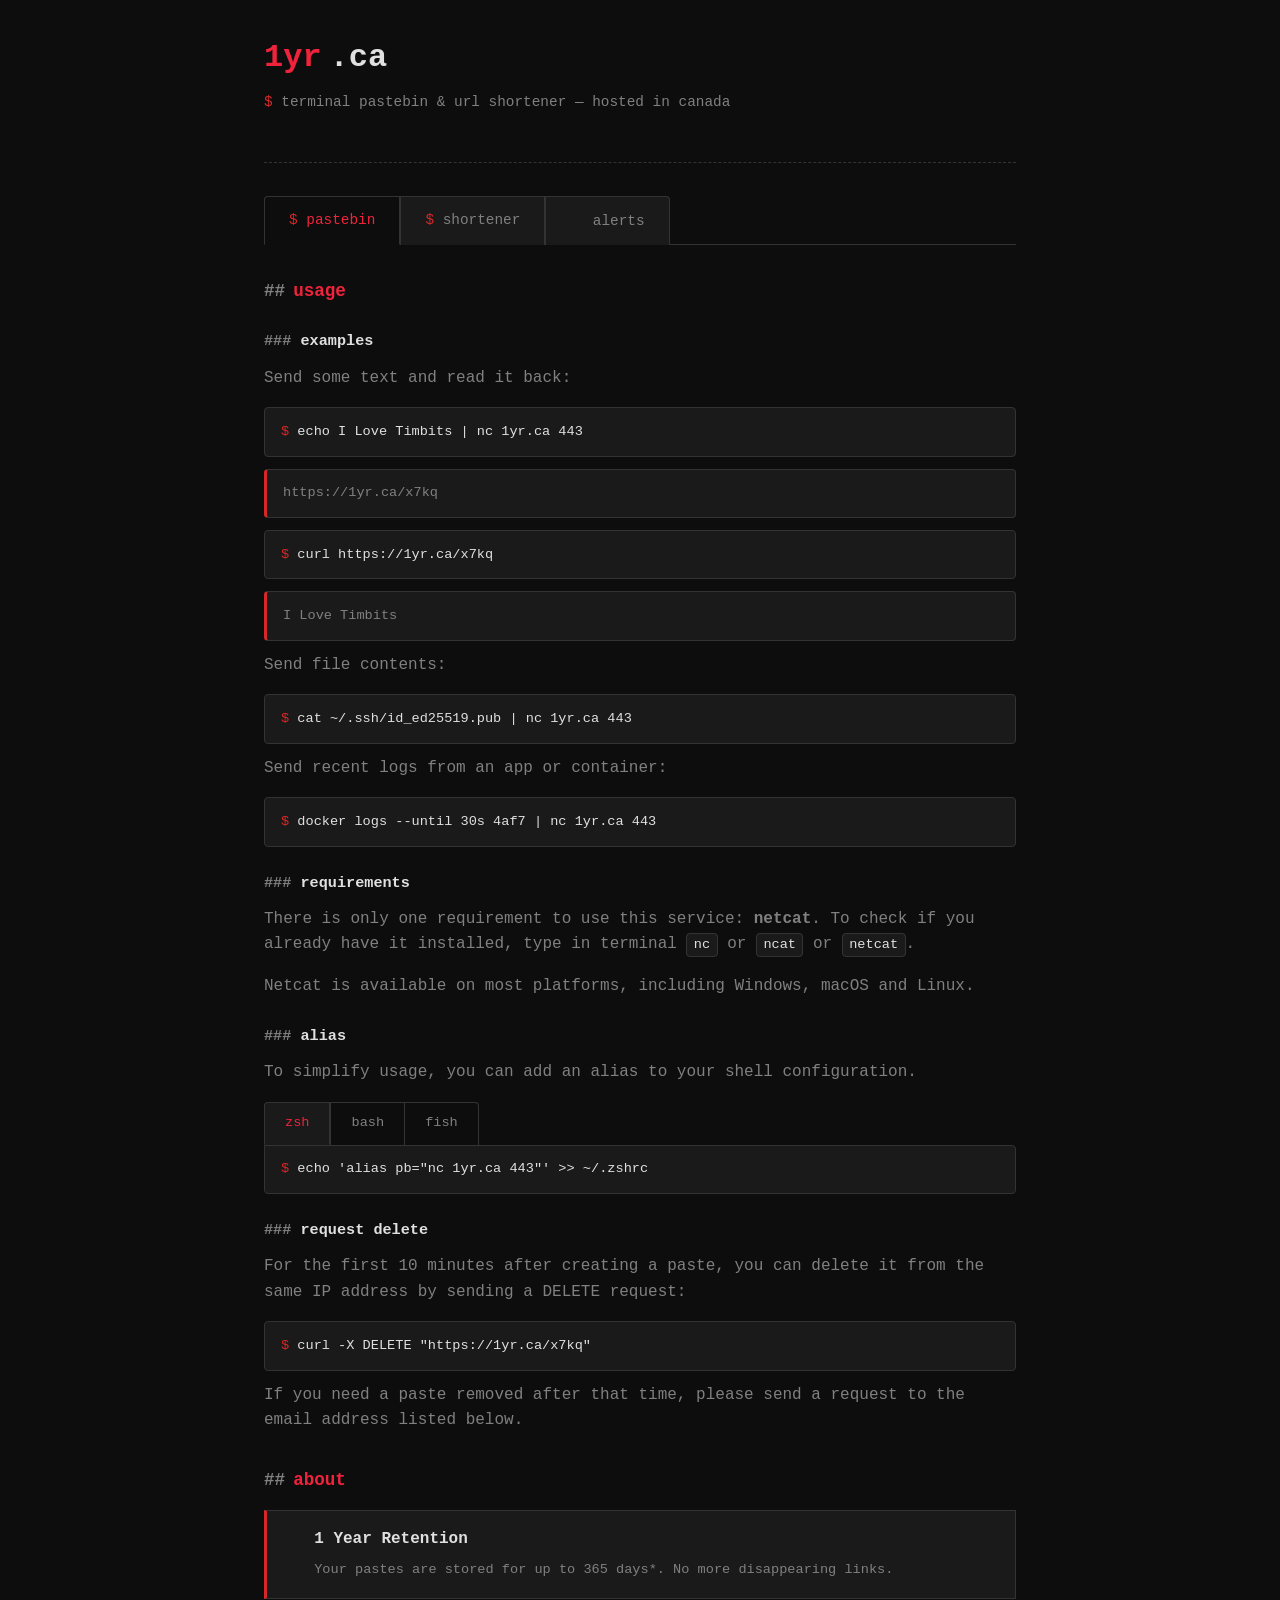
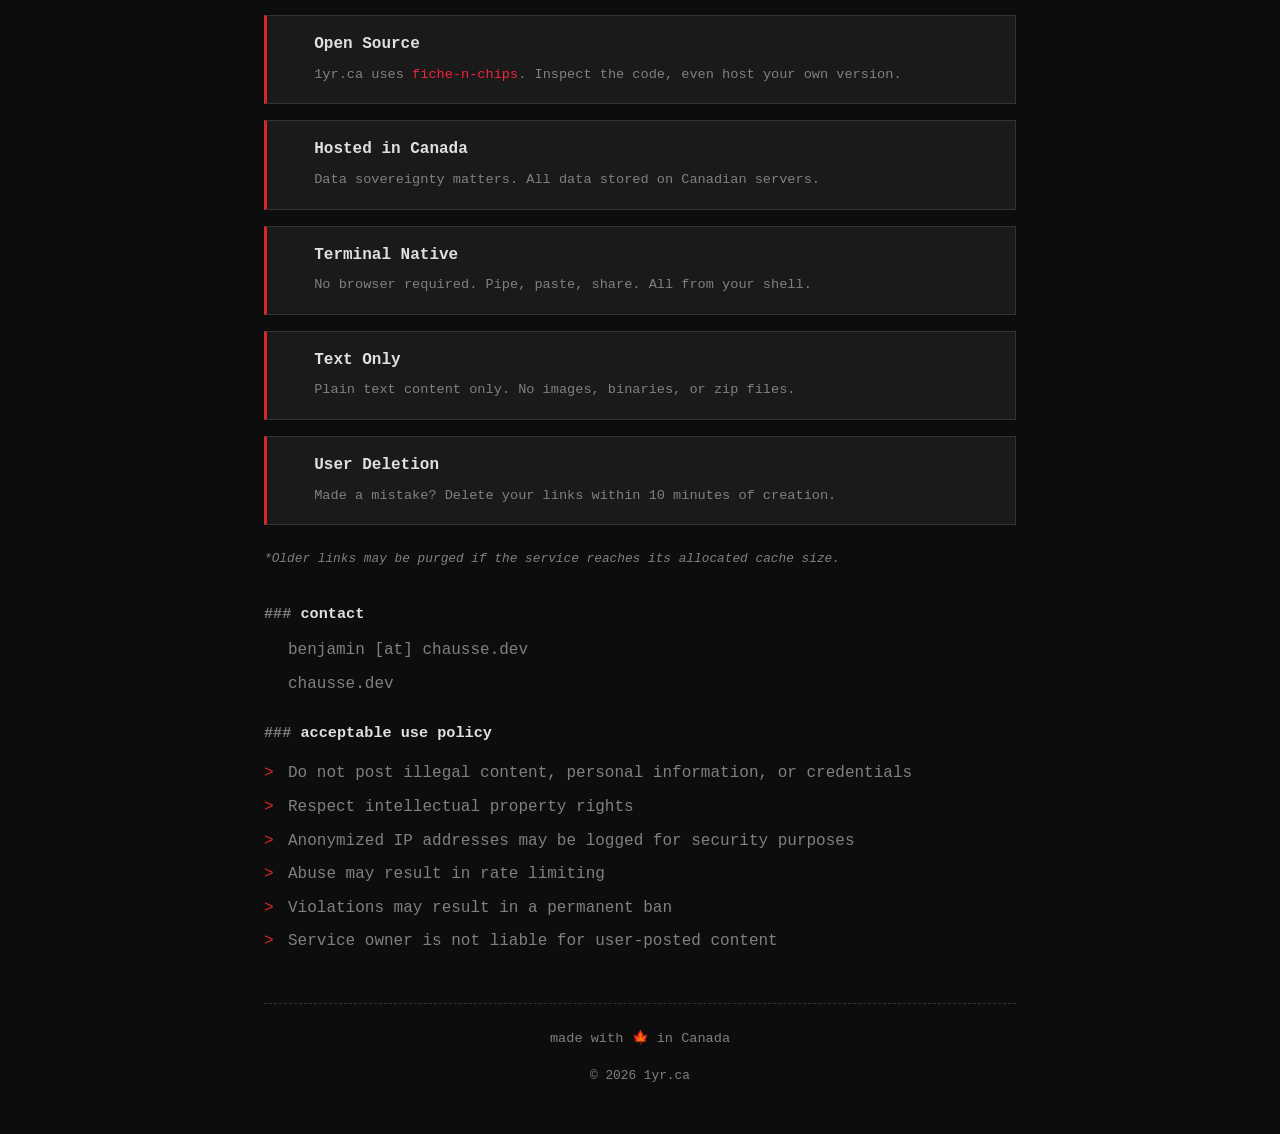
==== commit 3e034a85: "optimize page load" ====
--- a/app/assets/index.html
+++ b/app/assets/index.html
@@ -6,8 +6,11 @@
   <title>1yr.ca - pastebin &amp; url shortener</title>
   <meta name="description" content="1yr.ca - Terminal-based pastebin and URL shortener hosted in Canada. Storage up to 1 year.">
   <link rel="preload" href="/misc/jetbrainsmono-latin.woff2" as="font" type="font/woff2" crossorigin>
-  <link rel="preload" href="/main.css" as="style" onload="this.onload=null;this.rel='stylesheet'">
-  <noscript><link rel="stylesheet" href="/main.css"></noscript>
+  <!-- main.css is the shared base CSS. It is inlined here at build time
+       (see `data-build-inline` in app/build.rs) so each page ships as one
+       self-contained document and the critical CSS can never paint late.
+       The href keeps this file renderable when served straight from disk. -->
+  <link rel="stylesheet" href="main.css" data-build-inline>
   <style>
     @font-face {
       font-family: 'JetBrains Mono';
--- a/app/assets/main.css
+++ b/app/assets/main.css
@@ -0,0 +1,106 @@
+:root {
+  --bg: #0d0d0d;
+  --bg-alt: #1a1a1a;
+  --fg: #e0e0e0;
+  --fg-muted: #808080;
+  --border: #333;
+  --red: #d62828;
+  --red-bright: #ef233c;
+	--red-muted: #c23838;
+	--yellow: #E8B589;
+	--blue: #6E94B2;
+	--green: #7FA563;
+}
+
+* {
+  margin: 0;
+  padding: 0;
+  box-sizing: border-box;
+}
+
+html {
+  font-size: 16px;
+}
+
+body {
+  font-family: 'JetBrains Mono', monospace;
+  background-color: var(--bg);
+  color: var(--fg);
+  line-height: 1.6;
+  min-height: 100vh;
+}
+
+::selection {
+  background-color: var(--red);
+  color: var(--fg);
+}
+
+a {
+  color: var(--red-bright);
+  text-decoration: none;
+  transition: color 0.2s ease;
+}
+
+a:hover {
+  color: var(--fg);
+  text-decoration: underline;
+}
+
+.container {
+  max-width: 800px;
+  margin: 0 auto;
+  padding: 2rem 1.5rem;
+}
+
+header {
+  border-bottom: 1px dashed var(--border);
+  padding-bottom: 2rem;
+  margin-bottom: 2rem;
+}
+
+.logo {
+  font-size: 2rem;
+  font-weight: 700;
+  color: var(--fg);
+  display: flex;
+  align-items: center;
+  gap: 0.5rem;
+}
+
+.logo span {
+  color: var(--red-bright);
+}
+
+.tagline {
+  color: var(--fg-muted);
+  margin-top: 0.5rem;
+  font-size: 0.9rem;
+}
+
+.tagline::before {
+  content: "$ ";
+  color: var(--red);
+}
+
+footer {
+  border-top: 1px dashed var(--border);
+  margin-top: 3rem;
+  padding-top: 1.5rem;
+  text-align: center;
+  color: var(--fg-muted);
+  font-size: 0.85rem;
+}
+
+footer .maple {
+  color: var(--red-bright);
+}
+
+@media (max-width: 600px) {
+  html {
+    font-size: 14px;
+  }
+
+  .container {
+    padding: 1.5rem 1rem;
+  }
+}
